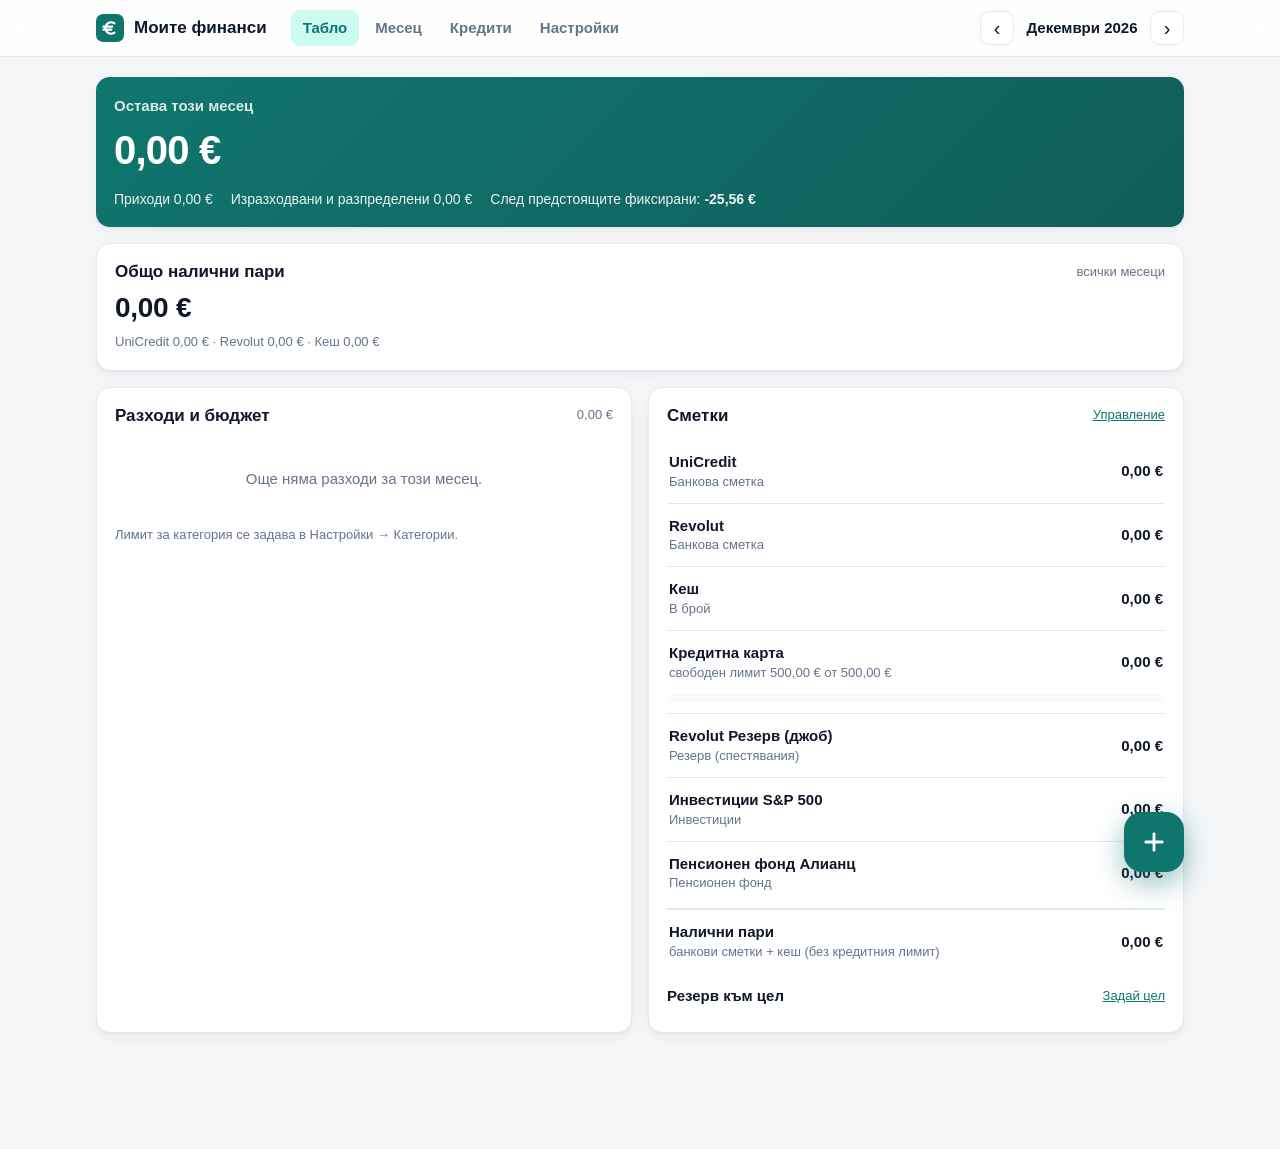
==== index.html @ 37b9ac2b "Версия 20261010090149" ====
<!doctype html>
<html lang="bg">
<head>
  <meta charset="utf-8">
  <meta name="viewport" content="width=device-width, initial-scale=1, viewport-fit=cover">
  <title>Моите финанси</title>
  <meta name="theme-color" content="#0f766e">
  <link rel="icon" href="icon.svg" type="image/svg+xml">
  <link rel="apple-touch-icon" href="apple-touch-icon.png">
  <link rel="manifest" href="manifest.webmanifest">
  <meta name="apple-mobile-web-app-capable" content="yes">
  <meta name="mobile-web-app-capable" content="yes">
  <meta name="apple-mobile-web-app-title" content="Финанси">
  <meta name="apple-mobile-web-app-status-bar-style" content="default">
  <link rel="stylesheet" href="app.css">
</head>
<body>
  <header class="topbar">
    <div class="topbar-inner">
      <a class="brand" href="#/"><img src="icon.svg" alt="" width="28" height="28"><span>Моите финанси</span></a>
      <nav class="tabs" aria-label="Основна навигация">
        <a href="#/" data-route="dashboard">Табло</a>
        <a href="#/month" data-route="month">Месец</a>
        <a href="#/loans" data-route="loans">Кредити</a>
        <a href="#/settings" data-route="settings">Настройки</a>
      </nav>
      <div class="month-picker" id="monthPicker">
        <button type="button" class="icon-btn" data-action="month-prev" aria-label="Предишен месец">‹</button>
        <button type="button" class="month-label" data-action="month-today" id="monthLabel" title="Към текущия месец"></button>
        <button type="button" class="icon-btn" data-action="month-next" aria-label="Следващ месец">›</button>
      </div>
    </div>
  </header>

  <main id="view" class="container" aria-live="polite"></main>

  <button type="button" class="fab" data-action="new-expense" aria-label="Нов разход" title="Нов разход (клавиш N)">
    <svg viewBox="0 0 24 24" width="28" height="28" aria-hidden="true"><path d="M12 5v14M5 12h14" stroke="currentColor" stroke-width="2.4" stroke-linecap="round"/></svg>
  </button>

  <nav class="bottom-nav" aria-label="Навигация">
    <a href="#/" data-route="dashboard">
      <svg viewBox="0 0 24 24" aria-hidden="true"><path d="M4 13h6V4H4zM14 20h6v-9h-6zM4 20h6v-4H4zM14 4v4h6V4z"/></svg><span>Табло</span>
    </a>
    <a href="#/month" data-route="month">
      <svg viewBox="0 0 24 24" aria-hidden="true"><path d="M4 6h16v14H4zM4 10h16M9 3v4M15 3v4"/></svg><span>Месец</span>
    </a>
    <span class="bottom-gap" aria-hidden="true"></span>
    <a href="#/loans" data-route="loans">
      <svg viewBox="0 0 24 24" aria-hidden="true"><path d="M3 10l9-6 9 6M5 10v8M9.5 10v8M14.5 10v8M19 10v8M3 20h18"/></svg><span>Кредити</span>
    </a>
    <a href="#/settings" data-route="settings">
      <svg viewBox="0 0 24 24" aria-hidden="true"><circle cx="12" cy="12" r="3"/><path d="M12 2v3M12 19v3M4.2 4.2l2.1 2.1M17.7 17.7l2.1 2.1M2 12h3M19 12h3M4.2 19.8l2.1-2.1M17.7 6.3l2.1-2.1"/></svg><span>Настройки</span>
    </a>
  </nav>

  <dialog id="sheet" class="sheet"></dialog>
  <dialog id="confirm" class="sheet sheet-small"></dialog>
  <div id="toast" class="toast" role="status"></div>

  <script src="lib/sql-wasm.js"></script>
  <script src="core.js"></script>
  <script src="app.js"></script>
</body>
</html>
---- app.css ----
:root {
  --bg: #f4f6f8;
  --surface: #ffffff;
  --surface-2: #f8fafc;
  --border: #e2e8f0;
  --text: #0f172a;
  --muted: #64748b;
  --primary: #0f766e;
  --primary-soft: #ccfbf1;
  --on-primary: #ffffff;
  --pos: #15803d;
  --neg: #b91c1c;
  --warn: #b45309;
  --warn-soft: #fef3c7;
  --danger-soft: #fee2e2;
  --pos-soft: #dcfce7;
  --shadow: 0 1px 2px rgb(15 23 42 / .05), 0 4px 16px rgb(15 23 42 / .05);
  --radius: 14px;
  --font: -apple-system, BlinkMacSystemFont, "Segoe UI", Roboto, "Helvetica Neue", Arial, sans-serif;
  color-scheme: light;
}
@media (prefers-color-scheme: dark) {
  :root {
    --bg: #0b1120;
    --surface: #111827;
    --surface-2: #0f172a;
    --border: #1f2a3c;
    --text: #e5e7eb;
    --muted: #94a3b8;
    --primary: #2dd4bf;
    --primary-soft: #134e4a;
    --on-primary: #042f2e;
    --pos: #4ade80;
    --neg: #f87171;
    --warn: #fbbf24;
    --warn-soft: #422006;
    --danger-soft: #450a0a;
    --pos-soft: #052e16;
    --shadow: 0 1px 2px rgb(0 0 0 / .4);
    color-scheme: dark;
  }
}

* { box-sizing: border-box; }
html { -webkit-text-size-adjust: 100%; }
body {
  margin: 0;
  background: var(--bg);
  color: var(--text);
  font: 15px/1.45 var(--font);
  font-variant-numeric: tabular-nums;
  padding-bottom: 96px;
}
a { color: var(--primary); }
button, input, select, textarea { font: inherit; color: inherit; }
h1, h2, h3 { margin: 0; line-height: 1.2; }
h2 { font-size: 17px; font-weight: 650; }
h3 { font-size: 15px; font-weight: 650; }
.muted { color: var(--muted); }
.small { font-size: 13px; }
.pos { color: var(--pos); }
.neg { color: var(--neg); }
.warn { color: var(--warn); }
.right { text-align: right; }
.nowrap { white-space: nowrap; }
.hidden { display: none !important; }

/* ---------- горна лента ---------- */
.topbar {
  position: sticky; top: 0; z-index: 20;
  background: color-mix(in srgb, var(--surface) 88%, transparent);
  backdrop-filter: saturate(1.4) blur(12px);
  border-bottom: 1px solid var(--border);
  padding-top: env(safe-area-inset-top);
}
.topbar-inner {
  max-width: 1120px; margin: 0 auto; padding: 10px 16px;
  display: flex; align-items: center; gap: 16px;
}
.brand { display: flex; align-items: center; gap: 10px; font-weight: 700; font-size: 17px; color: var(--text); text-decoration: none; }
.tabs { display: flex; gap: 4px; margin-left: 8px; }
.tabs a {
  padding: 7px 12px; border-radius: 9px; text-decoration: none; color: var(--muted); font-weight: 550;
}
.tabs a:hover { background: var(--surface-2); color: var(--text); }
.tabs a.active { background: var(--primary-soft); color: var(--primary); }
.month-picker { margin-left: auto; display: flex; align-items: center; gap: 2px; }
.month-label {
  min-width: 132px; border: 0; background: none; font-weight: 650; padding: 6px 8px; border-radius: 8px; cursor: pointer;
  text-transform: capitalize;
}
.month-label:hover { background: var(--surface-2); }
.icon-btn {
  width: 34px; height: 34px; border-radius: 9px; border: 1px solid var(--border); background: var(--surface);
  cursor: pointer; font-size: 20px; line-height: 1; display: grid; place-items: center;
}
.icon-btn:hover { background: var(--surface-2); }

/* ---------- съдържание ---------- */
.container { max-width: 1120px; margin: 0 auto; padding: 20px 16px; }
.page-head { display: flex; align-items: center; justify-content: space-between; gap: 12px; margin-bottom: 16px; flex-wrap: wrap; }
.page-head h1 { font-size: 22px; font-weight: 700; }
.grid { display: grid; gap: 16px; }
.grid-2 { grid-template-columns: repeat(2, minmax(0, 1fr)); }
.grid-3 { grid-template-columns: repeat(3, minmax(0, 1fr)); }
.grid-4 { grid-template-columns: repeat(4, minmax(0, 1fr)); }
.span-2 { grid-column: span 2; }
.stack { display: flex; flex-direction: column; gap: 16px; min-width: 0; }

.card {
  background: var(--surface); border: 1px solid var(--border); border-radius: var(--radius);
  box-shadow: var(--shadow); padding: 18px; min-width: 0;
}
.card-head { display: flex; align-items: center; justify-content: space-between; gap: 8px; margin-bottom: 14px; }
.card-head .actions { display: flex; gap: 8px; flex-wrap: wrap; }

.hero {
  background: linear-gradient(135deg, #0f766e, #115e59);
  color: #fff; border: 0;
}
.hero .label { opacity: .85; font-weight: 550; }
.hero .big { font-size: 40px; font-weight: 750; letter-spacing: -.02em; margin: 4px 0 10px; }
.hero .sub { display: flex; flex-wrap: wrap; gap: 6px 18px; opacity: .92; font-size: 14px; }
.hero .bar { background: rgb(255 255 255 / .22); }
.hero .bar > span { background: #fff; }
.hero.negative { background: linear-gradient(135deg, #b91c1c, #7f1d1d); }

.kpi .label { color: var(--muted); font-size: 13px; font-weight: 550; }
.kpi .value { font-size: 22px; font-weight: 700; margin-top: 2px; letter-spacing: -.01em; }
.kpi .hint { color: var(--muted); font-size: 13px; margin-top: 4px; }

.bar { height: 8px; background: var(--surface-2); border-radius: 99px; overflow: hidden; border: 0; }
.bar > span { display: block; height: 100%; border-radius: 99px; background: var(--primary); transition: width .3s; }
.bar.warn > span { background: var(--warn); }
.bar.over > span { background: var(--neg); }

/* редове */
.rows { display: flex; flex-direction: column; }
.row {
  display: flex; align-items: center; gap: 12px; padding: 11px 2px; border-top: 1px solid var(--border);
}
.row:first-child { border-top: 0; }
.row.clickable { cursor: pointer; border-radius: 8px; padding-left: 8px; padding-right: 8px; margin: 0 -8px; }
.row.clickable:hover { background: var(--surface-2); }
.row .main { flex: 1; min-width: 0; }
.row .title { min-width: 0; font-weight: 560; overflow: hidden; text-overflow: ellipsis; white-space: nowrap; }
.row .meta { color: var(--muted); font-size: 13px; overflow: hidden; text-overflow: ellipsis; white-space: nowrap; }
.row .amount { font-weight: 650; white-space: nowrap; }
.dot { width: 10px; height: 10px; border-radius: 50%; flex: none; }
.avatar {
  width: 36px; height: 36px; border-radius: 10px; flex: none; display: grid; place-items: center;
  font-weight: 700; font-size: 14px; color: #fff;
}
.day-head { font-size: 13px; color: var(--muted); font-weight: 600; padding: 14px 0 4px; display: flex; justify-content: space-between; }
.day-head:first-child { padding-top: 0; }

.cat-row { display: grid; grid-template-columns: 1fr auto; gap: 4px 12px; padding: 9px 0; border-top: 1px solid var(--border); }
.cat-row:first-child { border-top: 0; }
.cat-row .name { display: flex; align-items: center; gap: 8px; font-weight: 560; min-width: 0; }
.cat-row .bar { grid-column: 1 / -1; }

table.table { width: 100%; border-collapse: collapse; font-size: 14px; }
.table th { text-align: right; color: var(--muted); font-weight: 600; font-size: 12px; text-transform: uppercase; letter-spacing: .03em; padding: 6px 8px; border-bottom: 1px solid var(--border); }
.table th:first-child, .table td:first-child { text-align: left; }
.table td { text-align: right; padding: 9px 8px; border-bottom: 1px solid var(--border); white-space: nowrap; }
.table tr:last-child td { border-bottom: 0; }
.table tr.current td { background: var(--surface-2); font-weight: 650; }
.table-wrap { overflow-x: auto; margin: 0 -6px; }
.hist-bar { display: inline-block; height: 6px; border-radius: 3px; vertical-align: middle; background: var(--neg); opacity: .65; }

.badge {
  display: inline-flex; align-items: center; gap: 4px; padding: 2px 8px; border-radius: 99px; font-size: 12px; font-weight: 600;
  background: var(--surface-2); color: var(--muted); white-space: nowrap;
}
.badge.ok { background: var(--pos-soft); color: var(--pos); }
.badge.warn { background: var(--warn-soft); color: var(--warn); }
.badge.danger { background: var(--danger-soft); color: var(--neg); }

.empty { text-align: center; color: var(--muted); padding: 28px 12px; }
.notice {
  border-radius: 12px; padding: 12px 14px; background: var(--warn-soft); color: var(--warn); font-size: 14px; font-weight: 550;
  display: flex; gap: 10px; align-items: flex-start;
}
.notice-soft { border-radius: 10px; padding: 10px 12px; background: var(--surface-2); border: 1px solid var(--border); margin-bottom: 14px; line-height: 1.5; }
.mobile-only { display: none !important; }

/* ---------- бутони и форми ---------- */
.btn {
  display: inline-flex; align-items: center; justify-content: center; gap: 6px;
  padding: 9px 14px; border-radius: 10px; border: 1px solid var(--border); background: var(--surface);
  font-weight: 600; cursor: pointer; text-decoration: none; color: var(--text); white-space: nowrap;
}
.btn:hover { background: var(--surface-2); }
.btn.primary { background: var(--primary); border-color: var(--primary); color: var(--on-primary); }
.btn.primary:hover { filter: brightness(1.07); }
.btn.danger { color: var(--neg); }
.btn.danger.solid { background: var(--neg); border-color: var(--neg); color: #fff; }
.btn.small { padding: 6px 10px; font-size: 13px; border-radius: 8px; }
.btn.ghost { border-color: transparent; background: transparent; }
.btn:disabled { opacity: .5; cursor: default; }

.field { display: flex; flex-direction: column; gap: 6px; margin-bottom: 14px; }
.field > span { font-size: 13px; font-weight: 600; color: var(--muted); }
.input, select.input, textarea.input {
  width: 100%; padding: 10px 12px; border-radius: 10px; border: 1px solid var(--border); background: var(--surface);
  outline: none; min-height: 42px;
}
.input:focus { border-color: var(--primary); box-shadow: 0 0 0 3px color-mix(in srgb, var(--primary) 22%, transparent); }
.input.amount { font-size: 30px; font-weight: 700; padding: 10px 14px; text-align: right; letter-spacing: -.01em; }
.amount-wrap { position: relative; }
.amount-wrap::after { content: "€"; position: absolute; left: 14px; top: 50%; transform: translateY(-50%); font-size: 22px; font-weight: 650; color: var(--muted); }
.field-row { display: grid; grid-template-columns: 1fr 1fr; gap: 12px; }
.check { display: flex; align-items: center; gap: 8px; font-weight: 550; margin-bottom: 14px; }
.check input { width: 18px; height: 18px; accent-color: var(--primary); }

.filters { display: flex; gap: 8px; flex-wrap: wrap; margin-bottom: 14px; }
.filters .input { width: auto; min-width: 140px; flex: 1; }
.filters .input.search { flex: 2; min-width: 180px; }

.seg { display: grid; grid-auto-flow: column; grid-auto-columns: 1fr; background: var(--surface-2); border: 1px solid var(--border); border-radius: 11px; padding: 3px; margin-bottom: 16px; }
.seg label { text-align: center; padding: 7px 6px; border-radius: 8px; cursor: pointer; font-weight: 600; color: var(--muted); }
.seg input { position: absolute; opacity: 0; pointer-events: none; }
.seg label:has(input:checked) { background: var(--surface); color: var(--text); box-shadow: var(--shadow); }

.chips { display: flex; flex-wrap: wrap; gap: 8px; }
.chip {
  display: inline-flex; align-items: center; gap: 7px; padding: 8px 12px; border-radius: 99px; border: 1px solid var(--border);
  background: var(--surface); cursor: pointer; font-weight: 560; user-select: none;
}
.chip input { position: absolute; opacity: 0; pointer-events: none; }
.chip:has(input:checked) { border-color: var(--primary); background: var(--primary-soft); color: var(--primary); }
.chip:has(input:focus-visible) { outline: 2px solid var(--primary); outline-offset: 2px; }
.chip .sub { font-size: 12px; color: var(--muted); font-weight: 500; }

/* ---------- диалози ---------- */
dialog.sheet {
  border: 0; padding: 0; background: var(--surface); color: var(--text); border-radius: 18px;
  width: min(520px, calc(100vw - 32px)); max-height: calc(100dvh - 48px);
  box-shadow: 0 24px 64px rgb(0 0 0 / .25);
}
dialog.sheet-small { width: min(420px, calc(100vw - 32px)); }
dialog::backdrop { background: rgb(15 23 42 / .45); backdrop-filter: blur(2px); }
.sheet-head { display: flex; align-items: center; justify-content: space-between; padding: 16px 18px 6px; }
.sheet-head h2 { font-size: 18px; }
.sheet-body { padding: 10px 18px 6px; overflow-y: auto; max-height: calc(100dvh - 190px); }
.sheet-foot { display: flex; gap: 8px; padding: 12px 18px 18px; justify-content: flex-end; flex-wrap: wrap; }
.sheet-foot .spacer { flex: 1; }

.toast {
  position: fixed; left: 50%; bottom: 100px; transform: translateX(-50%) translateY(20px); opacity: 0; pointer-events: none;
  background: #0f172a; color: #fff; padding: 11px 18px; border-radius: 12px; font-weight: 560; z-index: 100;
  transition: opacity .2s, transform .2s; max-width: calc(100vw - 32px); box-shadow: 0 8px 24px rgb(0 0 0 / .25);
}
.toast.show { opacity: 1; transform: translateX(-50%) translateY(0); }
.toast.error { background: #b91c1c; }

/* ---------- FAB и долна навигация ---------- */
.fab {
  position: fixed; right: max(24px, calc((100vw - 1120px) / 2 + 16px)); bottom: 28px; z-index: 30;
  width: 60px; height: 60px; border-radius: 18px; border: 0; cursor: pointer;
  background: var(--primary); color: var(--on-primary); display: grid; place-items: center;
  box-shadow: 0 10px 28px color-mix(in srgb, var(--primary) 45%, transparent);
}
.fab:hover { filter: brightness(1.07); }
.bottom-nav { display: none; }

/* ---------- мобилни ---------- */
@media (max-width: 900px) {
  .grid-4 { grid-template-columns: repeat(2, minmax(0, 1fr)); }
  .grid-3 { grid-template-columns: minmax(0, 1fr); }
}
@media (max-width: 720px) {
  body { padding-bottom: calc(96px + env(safe-area-inset-bottom)); }
  .tabs { display: none; }
  .mobile-only { display: grid !important; }
  .settings-btn { margin-left: auto; }
  .settings-btn + .month-picker { margin-left: 8px; }
  .brand span { display: none; }
  .topbar-inner { padding: 8px 12px; }
  .month-picker { margin-left: auto; }
  .container { padding: 14px 12px; }
  .grid-2 { grid-template-columns: minmax(0, 1fr); }
  .span-2 { grid-column: auto; }
  .card { padding: 15px; }
  .hero .big { font-size: 34px; }
  .kpi .value { font-size: 19px; }

  .bottom-nav {
    display: grid; grid-template-columns: 1fr 1fr 72px 1fr 1fr; position: fixed; left: 0; right: 0; bottom: 0; z-index: 25;
    background: color-mix(in srgb, var(--surface) 94%, transparent); backdrop-filter: blur(12px);
    border-top: 1px solid var(--border); padding: 6px 4px calc(6px + env(safe-area-inset-bottom));
  }
  .bottom-nav a {
    display: flex; flex-direction: column; align-items: center; gap: 2px; text-decoration: none; color: var(--muted);
    font-size: 11px; font-weight: 600; padding: 4px 0;
  }
  .bottom-nav svg { width: 24px; height: 24px; fill: none; stroke: currentColor; stroke-width: 1.8; stroke-linecap: round; stroke-linejoin: round; }
  .bottom-nav a.active { color: var(--primary); }
  .fab { right: 50%; transform: translateX(50%); bottom: calc(18px + env(safe-area-inset-bottom)); width: 58px; height: 58px; border-radius: 50%; }
  .toast { bottom: calc(96px + env(safe-area-inset-bottom)); }

  dialog.sheet {
    width: 100vw; max-width: 100vw; margin: auto 0 0; border-radius: 20px 20px 0 0;
    max-height: 94dvh; padding-bottom: env(safe-area-inset-bottom);
  }
  .sheet-body { max-height: calc(94dvh - 150px); }
  .filters .input { min-width: calc(50% - 4px); }
}
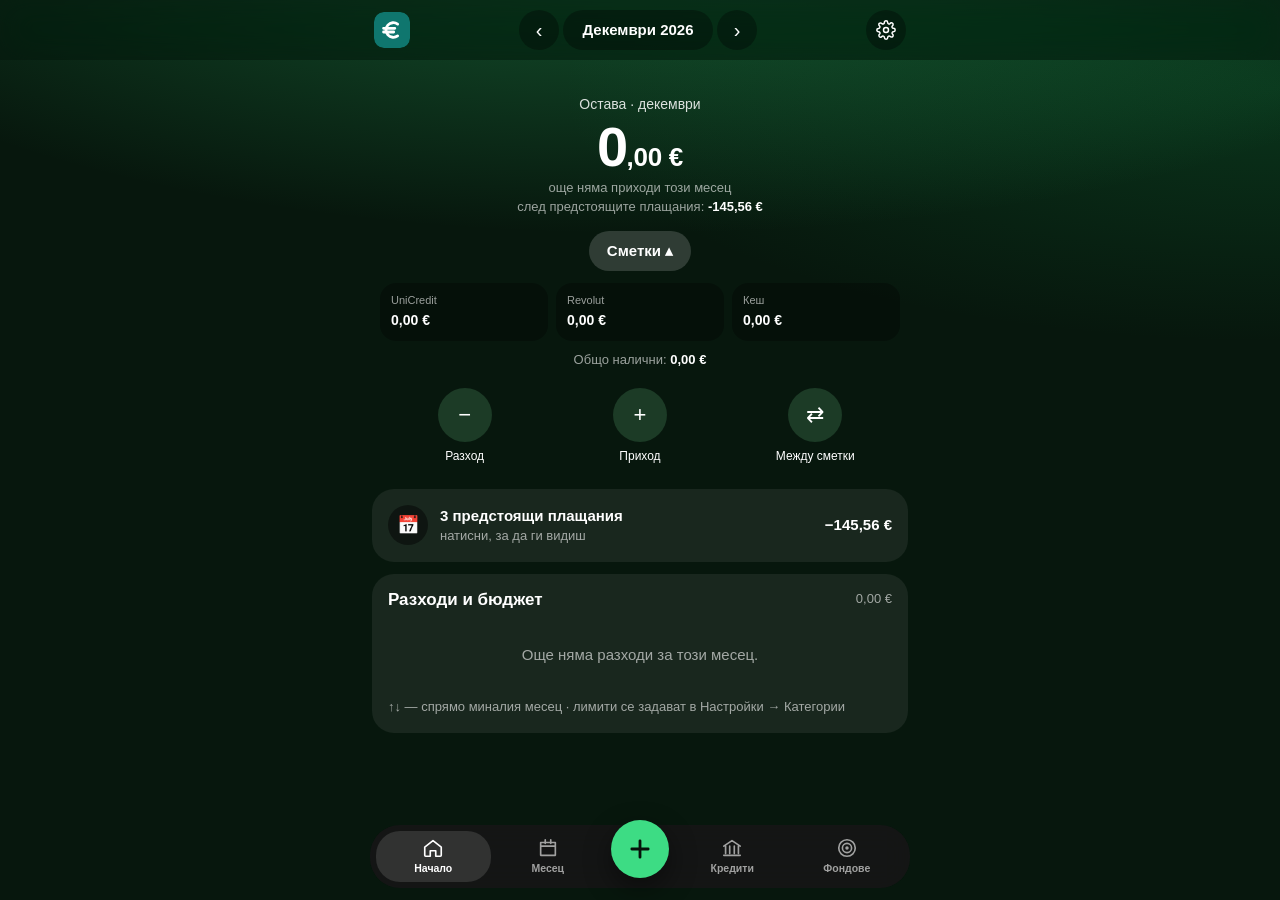
==== commit 8fe8b1e6: "Версия 20261011140733" ====
--- a/index.html
+++ b/index.html
@@ -4,31 +4,32 @@
   <meta charset="utf-8">
   <meta name="viewport" content="width=device-width, initial-scale=1, viewport-fit=cover">
   <title>Моите финанси</title>
-  <meta name="theme-color" content="#0f766e">
+  <meta name="theme-color" content="#07170d">
   <link rel="icon" href="icon.svg" type="image/svg+xml">
   <link rel="apple-touch-icon" href="apple-touch-icon.png">
   <link rel="manifest" href="manifest.webmanifest">
   <meta name="apple-mobile-web-app-capable" content="yes">
   <meta name="mobile-web-app-capable" content="yes">
   <meta name="apple-mobile-web-app-title" content="Финанси">
-  <meta name="apple-mobile-web-app-status-bar-style" content="default">
+  <meta name="apple-mobile-web-app-status-bar-style" content="black-translucent">
+  <script>
+    // Цветът на фона (избран в Настройки) — прилага се преди да се покаже страницата, без премигване.
+    try { const bg = localStorage.getItem('bg'); if (bg) document.documentElement.dataset.bg = JSON.parse(bg); } catch (e) { /* по избор */ }
+  </script>
   <link rel="stylesheet" href="app.css">
 </head>
 <body>
   <header class="topbar">
     <div class="topbar-inner">
-      <a class="brand" href="#/"><img src="icon.svg" alt="" width="28" height="28"><span>Моите финанси</span></a>
-      <nav class="tabs" aria-label="Основна навигация">
-        <a href="#/" data-route="dashboard">Табло</a>
-        <a href="#/month" data-route="month">Месец</a>
-        <a href="#/loans" data-route="loans">Кредити</a>
-        <a href="#/settings" data-route="settings">Настройки</a>
-      </nav>
+      <a class="brand" href="#/" aria-label="Начало"><img src="icon.svg" alt="" width="36" height="36"></a>
       <div class="month-picker" id="monthPicker">
         <button type="button" class="icon-btn" data-action="month-prev" aria-label="Предишен месец">‹</button>
         <button type="button" class="month-label" data-action="month-today" id="monthLabel" title="Към текущия месец"></button>
         <button type="button" class="icon-btn" data-action="month-next" aria-label="Следващ месец">›</button>
       </div>
+      <a class="icon-btn" href="#/settings" data-route="settings" aria-label="Настройки">
+        <svg viewBox="0 0 24 24" fill="none" stroke="currentColor" stroke-width="1.8" stroke-linecap="round" stroke-linejoin="round" aria-hidden="true"><circle cx="12" cy="12" r="3"/><path d="M19.4 15a1.7 1.7 0 0 0 .3 1.8l.1.1a2 2 0 1 1-2.8 2.8l-.1-.1a1.7 1.7 0 0 0-1.8-.3 1.7 1.7 0 0 0-1 1.5V21a2 2 0 1 1-4 0v-.1a1.7 1.7 0 0 0-1.1-1.5 1.7 1.7 0 0 0-1.8.3l-.1.1a2 2 0 1 1-2.8-2.8l.1-.1a1.7 1.7 0 0 0 .3-1.8 1.7 1.7 0 0 0-1.5-1H3a2 2 0 1 1 0-4h.1a1.7 1.7 0 0 0 1.5-1.1 1.7 1.7 0 0 0-.3-1.8l-.1-.1a2 2 0 1 1 2.8-2.8l.1.1a1.7 1.7 0 0 0 1.8.3H9a1.7 1.7 0 0 0 1-1.5V3a2 2 0 1 1 4 0v.1a1.7 1.7 0 0 0 1 1.5 1.7 1.7 0 0 0 1.8-.3l.1-.1a2 2 0 1 1 2.8 2.8l-.1.1a1.7 1.7 0 0 0-.3 1.8V9a1.7 1.7 0 0 0 1.5 1H21a2 2 0 1 1 0 4h-.1a1.7 1.7 0 0 0-1.5 1z"/></svg>
+      </a>
     </div>
   </header>
 
@@ -40,7 +41,7 @@
 
   <nav class="bottom-nav" aria-label="Навигация">
     <a href="#/" data-route="dashboard">
-      <svg viewBox="0 0 24 24" aria-hidden="true"><path d="M4 13h6V4H4zM14 20h6v-9h-6zM4 20h6v-4H4zM14 4v4h6V4z"/></svg><span>Табло</span>
+      <svg viewBox="0 0 24 24" aria-hidden="true"><path d="M3 11l9-7 9 7v9a1 1 0 0 1-1 1h-5v-6h-6v6H4a1 1 0 0 1-1-1z"/></svg><span>Начало</span>
     </a>
     <a href="#/month" data-route="month">
       <svg viewBox="0 0 24 24" aria-hidden="true"><path d="M4 6h16v14H4zM4 10h16M9 3v4M15 3v4"/></svg><span>Месец</span>
@@ -49,8 +50,8 @@
     <a href="#/loans" data-route="loans">
       <svg viewBox="0 0 24 24" aria-hidden="true"><path d="M3 10l9-6 9 6M5 10v8M9.5 10v8M14.5 10v8M19 10v8M3 20h18"/></svg><span>Кредити</span>
     </a>
-    <a href="#/settings" data-route="settings">
-      <svg viewBox="0 0 24 24" aria-hidden="true"><circle cx="12" cy="12" r="3"/><path d="M12 2v3M12 19v3M4.2 4.2l2.1 2.1M17.7 17.7l2.1 2.1M2 12h3M19 12h3M4.2 19.8l2.1-2.1M17.7 6.3l2.1-2.1"/></svg><span>Настройки</span>
+    <a href="#/funds" data-route="funds">
+      <svg viewBox="0 0 24 24" aria-hidden="true"><path d="M12 21a9 9 0 1 0 0-18 9 9 0 0 0 0 18z"/><path d="M12 17a5 5 0 1 0 0-10 5 5 0 0 0 0 10z"/><circle cx="12" cy="12" r="1"/></svg><span>Фондове</span>
     </a>
   </nav>
 
--- a/app.css
+++ b/app.css
@@ -1,55 +1,45 @@
+/* Моите финанси — тъмна тема в стил Revolut. Цветът на фона се сменя от Настройки (data-bg на <html>). */
 :root {
-  --bg: #f4f6f8;
-  --surface: #ffffff;
-  --surface-2: #f8fafc;
-  --border: #e2e8f0;
-  --text: #0f172a;
-  --muted: #64748b;
-  --primary: #0f766e;
-  --primary-soft: #ccfbf1;
-  --on-primary: #ffffff;
-  --pos: #15803d;
-  --neg: #b91c1c;
-  --warn: #b45309;
-  --warn-soft: #fef3c7;
-  --danger-soft: #fee2e2;
-  --pos-soft: #dcfce7;
-  --shadow: 0 1px 2px rgb(15 23 42 / .05), 0 4px 16px rgb(15 23 42 / .05);
-  --radius: 14px;
-  --font: -apple-system, BlinkMacSystemFont, "Segoe UI", Roboto, "Helvetica Neue", Arial, sans-serif;
-  color-scheme: light;
-}
-@media (prefers-color-scheme: dark) {
-  :root {
-    --bg: #0b1120;
-    --surface: #111827;
-    --surface-2: #0f172a;
-    --border: #1f2a3c;
-    --text: #e5e7eb;
-    --muted: #94a3b8;
-    --primary: #2dd4bf;
-    --primary-soft: #134e4a;
-    --on-primary: #042f2e;
-    --pos: #4ade80;
-    --neg: #f87171;
-    --warn: #fbbf24;
-    --warn-soft: #422006;
-    --danger-soft: #450a0a;
-    --pos-soft: #052e16;
-    --shadow: 0 1px 2px rgb(0 0 0 / .4);
-    color-scheme: dark;
-  }
-}
-
-* { box-sizing: border-box; }
-html { -webkit-text-size-adjust: 100%; }
+  --bg: #07170d;
+  --glow: rgb(46 204 113 / .38);
+  --glow-2: rgb(16 120 60 / .30);
+  --primary: #3ddc84;
+  --on-primary: #06110a;
+  --round: rgb(120 220 150 / .18);
+
+  --surface: rgb(255 255 255 / .07);
+  --surface-2: rgb(255 255 255 / .12);
+  --surface-solid: #161816;
+  --border: rgb(255 255 255 / .09);
+  --text: #ffffff;
+  --muted: rgb(255 255 255 / .60);
+  --pos: #3ddc84;
+  --neg: #ff6b6b;
+  --warn: #f5b041;
+  --warn-soft: rgb(245 176 65 / .16);
+  --danger-soft: rgb(255 107 107 / .16);
+  --pos-soft: rgb(61 220 132 / .16);
+  --radius: 22px;
+  --font: -apple-system, BlinkMacSystemFont, "SF Pro Text", "Segoe UI", Roboto, "Helvetica Neue", Arial, sans-serif;
+  color-scheme: dark;
+}
+html[data-bg="blue"]   { --bg: #06101f; --glow: rgb(77 155 255 / .40); --glow-2: rgb(30 80 200 / .30); --primary: #5aa5ff; --on-primary: #04101f; --round: rgb(120 170 255 / .20); }
+html[data-bg="purple"] { --bg: #0e0820; --glow: rgb(167 139 250 / .40); --glow-2: rgb(110 60 220 / .30); --primary: #b19cff; --on-primary: #120a24; --round: rgb(170 140 255 / .20); }
+html[data-bg="black"]  { --bg: #000000; --glow: rgb(255 255 255 / .10); --glow-2: rgb(255 255 255 / .04); --primary: #ffffff; --on-primary: #000000; --round: rgb(255 255 255 / .14); }
+
+* { box-sizing: border-box; -webkit-tap-highlight-color: transparent; }
+html { -webkit-text-size-adjust: 100%; background: var(--bg); }
 body {
-  margin: 0;
-  background: var(--bg);
+  margin: 0; min-height: 100dvh;
+  background:
+    radial-gradient(120% 60% at 50% -10%, var(--glow), transparent 60%),
+    radial-gradient(80% 40% at 100% 10%, var(--glow-2), transparent 70%),
+    var(--bg);
+  background-attachment: fixed;
   color: var(--text);
   font: 15px/1.45 var(--font);
   font-variant-numeric: tabular-nums;
-  padding-bottom: 96px;
+  padding-bottom: calc(110px + env(safe-area-inset-bottom));
 }
 a { color: var(--primary); }
 button, input, select, textarea { font: inherit; color: inherit; }
@@ -66,244 +56,187 @@
 .hidden { display: none !important; }
 
 /* ---------- горна лента ---------- */
-.topbar {
-  position: sticky; top: 0; z-index: 20;
-  background: color-mix(in srgb, var(--surface) 88%, transparent);
-  backdrop-filter: saturate(1.4) blur(12px);
-  border-bottom: 1px solid var(--border);
-  padding-top: env(safe-area-inset-top);
-}
-.topbar-inner {
-  max-width: 1120px; margin: 0 auto; padding: 10px 16px;
-  display: flex; align-items: center; gap: 16px;
-}
-.brand { display: flex; align-items: center; gap: 10px; font-weight: 700; font-size: 17px; color: var(--text); text-decoration: none; }
-.tabs { display: flex; gap: 4px; margin-left: 8px; }
-.tabs a {
-  padding: 7px 12px; border-radius: 9px; text-decoration: none; color: var(--muted); font-weight: 550;
-}
-.tabs a:hover { background: var(--surface-2); color: var(--text); }
-.tabs a.active { background: var(--primary-soft); color: var(--primary); }
-.month-picker { margin-left: auto; display: flex; align-items: center; gap: 2px; }
-.month-label {
-  min-width: 132px; border: 0; background: none; font-weight: 650; padding: 6px 8px; border-radius: 8px; cursor: pointer;
-  text-transform: capitalize;
-}
-.month-label:hover { background: var(--surface-2); }
-.icon-btn {
-  width: 34px; height: 34px; border-radius: 9px; border: 1px solid var(--border); background: var(--surface);
-  cursor: pointer; font-size: 20px; line-height: 1; display: grid; place-items: center;
-}
-.icon-btn:hover { background: var(--surface-2); }
+.topbar { position: sticky; top: 0; z-index: 20; padding-top: env(safe-area-inset-top); background: color-mix(in srgb, var(--bg) 55%, transparent); backdrop-filter: blur(16px) saturate(1.3); }
+.topbar-inner { max-width: 560px; margin: 0 auto; padding: 10px 14px; display: flex; align-items: center; gap: 8px; }
+.brand img { display: block; border-radius: 10px; }
+.month-picker { flex: 1; display: flex; align-items: center; justify-content: center; gap: 4px; }
+.month-label { border: 0; background: rgb(0 0 0 / .32); color: var(--text); font-weight: 600; padding: 9px 16px; border-radius: 99px; cursor: pointer; text-transform: capitalize; min-width: 150px; }
+.icon-btn { width: 40px; height: 40px; border-radius: 50%; border: 0; background: rgb(0 0 0 / .32); color: var(--text); cursor: pointer; font-size: 20px; line-height: 1; display: grid; place-items: center; flex: none; text-decoration: none; }
+.icon-btn svg { width: 20px; height: 20px; }
+.tabs { display: none; }
 
 /* ---------- съдържание ---------- */
-.container { max-width: 1120px; margin: 0 auto; padding: 20px 16px; }
-.page-head { display: flex; align-items: center; justify-content: space-between; gap: 12px; margin-bottom: 16px; flex-wrap: wrap; }
-.page-head h1 { font-size: 22px; font-weight: 700; }
-.grid { display: grid; gap: 16px; }
-.grid-2 { grid-template-columns: repeat(2, minmax(0, 1fr)); }
-.grid-3 { grid-template-columns: repeat(3, minmax(0, 1fr)); }
-.grid-4 { grid-template-columns: repeat(4, minmax(0, 1fr)); }
-.span-2 { grid-column: span 2; }
-.stack { display: flex; flex-direction: column; gap: 16px; min-width: 0; }
-
-.card {
-  background: var(--surface); border: 1px solid var(--border); border-radius: var(--radius);
-  box-shadow: var(--shadow); padding: 18px; min-width: 0;
-}
-.card-head { display: flex; align-items: center; justify-content: space-between; gap: 8px; margin-bottom: 14px; }
-.card-head .actions { display: flex; gap: 8px; flex-wrap: wrap; }
-
-.hero {
-  background: linear-gradient(135deg, #0f766e, #115e59);
-  color: #fff; border: 0;
-}
-.hero .label { opacity: .85; font-weight: 550; }
-.hero .big { font-size: 40px; font-weight: 750; letter-spacing: -.02em; margin: 4px 0 10px; }
-.hero .sub { display: flex; flex-wrap: wrap; gap: 6px 18px; opacity: .92; font-size: 14px; }
-.hero .bar { background: rgb(255 255 255 / .22); }
-.hero .bar > span { background: #fff; }
-.hero.negative { background: linear-gradient(135deg, #b91c1c, #7f1d1d); }
+.container { max-width: 560px; margin: 0 auto; padding: 8px 12px 20px; }
+.page-head { display: flex; align-items: center; justify-content: space-between; gap: 12px; margin: 10px 4px 14px; flex-wrap: wrap; }
+.page-head h1 { font-size: 28px; font-weight: 700; letter-spacing: -.02em; }
+.grid { display: grid; gap: 12px; }
+.grid-2, .grid-3, .grid-4 { grid-template-columns: minmax(0, 1fr); }
+.stack { display: flex; flex-direction: column; gap: 12px; min-width: 0; }
+.fade-in { animation: fadeIn .28s ease both; }
+@keyframes fadeIn { from { opacity: 0; transform: translateY(8px); } to { opacity: 1; transform: none; } }
+
+.card { background: var(--surface); border-radius: var(--radius); padding: 16px; min-width: 0; }
+.card-head { display: flex; align-items: center; justify-content: space-between; gap: 8px; margin-bottom: 10px; }
+
+/* начало: голямото число */
+.home-top { text-align: center; padding: 26px 8px 6px; }
+.home-top .label { color: rgb(255 255 255 / .85); font-size: 14px; }
+.big-num { font-size: 56px; font-weight: 700; letter-spacing: -.03em; line-height: 1.05; margin: 4px 0 2px; }
+.big-num .cents { font-size: 26px; letter-spacing: -.01em; }
+.big-num.neg { color: var(--neg); }
+.home-top .sub { color: var(--muted); font-size: 13px; }
+.home-top .bar { width: 64%; margin: 10px auto 6px; }
+.pill-btn { display: inline-flex; align-items: center; gap: 6px; background: rgb(255 255 255 / .16); border: 0; color: var(--text); padding: 9px 18px; border-radius: 99px; font-weight: 600; cursor: pointer; margin-top: 14px; }
+.acc-tiles { display: grid; grid-template-columns: repeat(3, minmax(0, 1fr)); gap: 8px; margin-top: 12px; text-align: left; }
+.tile { background: rgb(0 0 0 / .30); border-radius: 16px; padding: 10px 11px; min-width: 0; }
+.tile .t-name { font-size: 11px; color: var(--muted); white-space: nowrap; overflow: hidden; text-overflow: ellipsis; }
+.tile .t-val { font-weight: 650; font-size: 14px; margin-top: 2px; white-space: nowrap; }
+.total-line { margin-top: 10px; font-size: 13px; color: var(--muted); }
+.total-line b { color: var(--text); }
+.round-btns { display: grid; grid-template-columns: repeat(3, minmax(0, 1fr)); gap: 6px; margin: 18px 0 6px; }
+.round-btn { background: none; border: 0; color: var(--text); text-align: center; font-size: 12px; cursor: pointer; padding: 0; }
+.round-btn .rb { width: 54px; height: 54px; border-radius: 50%; background: var(--round); display: grid; place-items: center; margin: 0 auto 6px; font-size: 22px; transition: transform .12s; }
+.round-btn:active .rb { transform: scale(.92); }
 
 .kpi .label { color: var(--muted); font-size: 13px; font-weight: 550; }
-.kpi .value { font-size: 22px; font-weight: 700; margin-top: 2px; letter-spacing: -.01em; }
+.kpi .value { font-size: 24px; font-weight: 700; margin-top: 2px; letter-spacing: -.01em; }
 .kpi .hint { color: var(--muted); font-size: 13px; margin-top: 4px; }
 
-.bar { height: 8px; background: var(--surface-2); border-radius: 99px; overflow: hidden; border: 0; }
-.bar > span { display: block; height: 100%; border-radius: 99px; background: var(--primary); transition: width .3s; }
+.bar { height: 6px; background: rgb(255 255 255 / .12); border-radius: 99px; overflow: hidden; border: 0; }
+.bar > span { display: block; height: 100%; border-radius: 99px; background: var(--primary); transition: width .9s cubic-bezier(.2, .8, .2, 1); }
 .bar.warn > span { background: var(--warn); }
 .bar.over > span { background: var(--neg); }
 
 /* редове */
 .rows { display: flex; flex-direction: column; }
-.row {
-  display: flex; align-items: center; gap: 12px; padding: 11px 2px; border-top: 1px solid var(--border);
-}
+.row { display: flex; align-items: center; gap: 12px; padding: 10px 2px; border-top: 1px solid var(--border); }
 .row:first-child { border-top: 0; }
-.row.clickable { cursor: pointer; border-radius: 8px; padding-left: 8px; padding-right: 8px; margin: 0 -8px; }
-.row.clickable:hover { background: var(--surface-2); }
+.row.clickable { cursor: pointer; border-radius: 12px; padding-left: 8px; padding-right: 8px; margin: 0 -8px; }
+.row.clickable:active { background: var(--surface-2); }
 .row .main { flex: 1; min-width: 0; }
-.row .title { min-width: 0; font-weight: 560; overflow: hidden; text-overflow: ellipsis; white-space: nowrap; }
-.row .meta { color: var(--muted); font-size: 13px; overflow: hidden; text-overflow: ellipsis; white-space: nowrap; }
+.row .title { min-width: 0; font-weight: 600; overflow: hidden; text-overflow: ellipsis; white-space: nowrap; }
+.row .meta { color: var(--muted); font-size: 12.5px; overflow: hidden; text-overflow: ellipsis; white-space: nowrap; }
 .row .amount { font-weight: 650; white-space: nowrap; }
 .dot { width: 10px; height: 10px; border-radius: 50%; flex: none; }
-.avatar {
-  width: 36px; height: 36px; border-radius: 10px; flex: none; display: grid; place-items: center;
-  font-weight: 700; font-size: 14px; color: #fff;
-}
-.day-head { font-size: 13px; color: var(--muted); font-weight: 600; padding: 14px 0 4px; display: flex; justify-content: space-between; }
-.day-head:first-child { padding-top: 0; }
-
-.cat-row { display: grid; grid-template-columns: 1fr auto; gap: 4px 12px; padding: 9px 0; border-top: 1px solid var(--border); }
+.avatar { width: 40px; height: 40px; border-radius: 50%; flex: none; display: grid; place-items: center; font-weight: 700; font-size: 15px; color: #fff; }
+.avatar.emoji { font-size: 19px; }
+
+.cat-row { display: grid; grid-template-columns: auto 1fr auto; gap: 4px 12px; align-items: center; padding: 9px 0; border-top: 1px solid var(--border); }
 .cat-row:first-child { border-top: 0; }
-.cat-row .name { display: flex; align-items: center; gap: 8px; font-weight: 560; min-width: 0; }
-.cat-row .bar { grid-column: 1 / -1; }
-
-table.table { width: 100%; border-collapse: collapse; font-size: 14px; }
-.table th { text-align: right; color: var(--muted); font-weight: 600; font-size: 12px; text-transform: uppercase; letter-spacing: .03em; padding: 6px 8px; border-bottom: 1px solid var(--border); }
-.table th:first-child, .table td:first-child { text-align: left; }
-.table td { text-align: right; padding: 9px 8px; border-bottom: 1px solid var(--border); white-space: nowrap; }
-.table tr:last-child td { border-bottom: 0; }
-.table tr.current td { background: var(--surface-2); font-weight: 650; }
-.table-wrap { overflow-x: auto; margin: 0 -6px; }
-.hist-bar { display: inline-block; height: 6px; border-radius: 3px; vertical-align: middle; background: var(--neg); opacity: .65; }
-
-.badge {
-  display: inline-flex; align-items: center; gap: 4px; padding: 2px 8px; border-radius: 99px; font-size: 12px; font-weight: 600;
-  background: var(--surface-2); color: var(--muted); white-space: nowrap;
-}
+.cat-row .name { font-weight: 600; min-width: 0; overflow: hidden; text-overflow: ellipsis; white-space: nowrap; }
+.cat-row .bar, .cat-row .cat-note { grid-column: 2 / -1; }
+.cat-ic { width: 38px; height: 38px; border-radius: 50%; display: grid; place-items: center; font-size: 18px; grid-row: span 3; align-self: start; }
+.trend { font-size: 12px; font-weight: 600; margin-left: 6px; }
+.trend.up { color: var(--neg); }
+.trend.down { color: var(--pos); }
+
+.badge { display: inline-flex; align-items: center; gap: 4px; padding: 3px 9px; border-radius: 99px; font-size: 12px; font-weight: 600; background: var(--surface-2); color: var(--muted); white-space: nowrap; }
 .badge.ok { background: var(--pos-soft); color: var(--pos); }
 .badge.warn { background: var(--warn-soft); color: var(--warn); }
 .badge.danger { background: var(--danger-soft); color: var(--neg); }
 
-.empty { text-align: center; color: var(--muted); padding: 28px 12px; }
-.notice {
-  border-radius: 12px; padding: 12px 14px; background: var(--warn-soft); color: var(--warn); font-size: 14px; font-weight: 550;
-  display: flex; gap: 10px; align-items: flex-start;
-}
-.notice-soft { border-radius: 10px; padding: 10px 12px; background: var(--surface-2); border: 1px solid var(--border); margin-bottom: 14px; line-height: 1.5; }
+.empty { text-align: center; color: var(--muted); padding: 24px 12px; }
+.notice { border-radius: 16px; padding: 12px 14px; background: var(--warn-soft); color: var(--warn); font-size: 14px; font-weight: 550; display: flex; gap: 10px; align-items: flex-start; }
+.notice-soft { border-radius: 14px; padding: 10px 12px; background: var(--surface); margin-bottom: 12px; line-height: 1.5; }
 .mobile-only { display: none !important; }
 
+/* предстоящи плащания */
+.up-head { display: flex; align-items: center; gap: 12px; cursor: pointer; }
+.up-ic { width: 40px; height: 40px; border-radius: 50%; background: rgb(0 0 0 / .45); display: grid; place-items: center; font-size: 18px; flex: none; }
+.up-list .row { padding-left: 4px; }
+
 /* ---------- бутони и форми ---------- */
-.btn {
-  display: inline-flex; align-items: center; justify-content: center; gap: 6px;
-  padding: 9px 14px; border-radius: 10px; border: 1px solid var(--border); background: var(--surface);
-  font-weight: 600; cursor: pointer; text-decoration: none; color: var(--text); white-space: nowrap;
-}
-.btn:hover { background: var(--surface-2); }
-.btn.primary { background: var(--primary); border-color: var(--primary); color: var(--on-primary); }
-.btn.primary:hover { filter: brightness(1.07); }
+.btn { display: inline-flex; align-items: center; justify-content: center; gap: 6px; padding: 10px 16px; border-radius: 99px; border: 0; background: var(--surface-2); font-weight: 600; cursor: pointer; text-decoration: none; color: var(--text); white-space: nowrap; }
+.btn:active { transform: scale(.97); }
+.btn.primary { background: var(--primary); color: var(--on-primary); }
 .btn.danger { color: var(--neg); }
-.btn.danger.solid { background: var(--neg); border-color: var(--neg); color: #fff; }
-.btn.small { padding: 6px 10px; font-size: 13px; border-radius: 8px; }
-.btn.ghost { border-color: transparent; background: transparent; }
-.btn:disabled { opacity: .5; cursor: default; }
+.btn.danger.solid { background: var(--neg); color: #fff; }
+.btn.small { padding: 7px 13px; font-size: 13px; }
+.btn.ghost { background: transparent; }
+.btn:disabled { opacity: .45; cursor: default; }
 
 .field { display: flex; flex-direction: column; gap: 6px; margin-bottom: 14px; }
 .field > span { font-size: 13px; font-weight: 600; color: var(--muted); }
-.input, select.input, textarea.input {
-  width: 100%; padding: 10px 12px; border-radius: 10px; border: 1px solid var(--border); background: var(--surface);
-  outline: none; min-height: 42px;
-}
-.input:focus { border-color: var(--primary); box-shadow: 0 0 0 3px color-mix(in srgb, var(--primary) 22%, transparent); }
-.input.amount { font-size: 30px; font-weight: 700; padding: 10px 14px; text-align: right; letter-spacing: -.01em; }
-.amount-wrap { position: relative; }
-.amount-wrap::after { content: "€"; position: absolute; left: 14px; top: 50%; transform: translateY(-50%); font-size: 22px; font-weight: 650; color: var(--muted); }
-.field-row { display: grid; grid-template-columns: 1fr 1fr; gap: 12px; }
+.field small { color: var(--muted); }
+.input, select.input, textarea.input { width: 100%; padding: 11px 13px; border-radius: 14px; border: 1px solid var(--border); background: rgb(255 255 255 / .06); color: var(--text); outline: none; min-height: 44px; }
+select.input option { background: #1b1d1b; color: #fff; }
+.input:focus { border-color: var(--primary); }
+.field-row { display: grid; grid-template-columns: 1fr 1fr; gap: 10px; }
 .check { display: flex; align-items: center; gap: 8px; font-weight: 550; margin-bottom: 14px; }
 .check input { width: 18px; height: 18px; accent-color: var(--primary); }
 
-.filters { display: flex; gap: 8px; flex-wrap: wrap; margin-bottom: 14px; }
-.filters .input { width: auto; min-width: 140px; flex: 1; }
-.filters .input.search { flex: 2; min-width: 180px; }
-
-.seg { display: grid; grid-auto-flow: column; grid-auto-columns: 1fr; background: var(--surface-2); border: 1px solid var(--border); border-radius: 11px; padding: 3px; margin-bottom: 16px; }
-.seg label { text-align: center; padding: 7px 6px; border-radius: 8px; cursor: pointer; font-weight: 600; color: var(--muted); }
+.seg { display: grid; grid-auto-flow: column; grid-auto-columns: 1fr; background: rgb(255 255 255 / .07); border-radius: 14px; padding: 3px; margin-bottom: 12px; }
+.seg label { text-align: center; padding: 8px 6px; border-radius: 11px; cursor: pointer; font-weight: 600; color: var(--muted); font-size: 14px; }
 .seg input { position: absolute; opacity: 0; pointer-events: none; }
-.seg label:has(input:checked) { background: var(--surface); color: var(--text); box-shadow: var(--shadow); }
+.seg label:has(input:checked) { background: rgb(255 255 255 / .16); color: var(--text); }
 
 .chips { display: flex; flex-wrap: wrap; gap: 8px; }
-.chip {
-  display: inline-flex; align-items: center; gap: 7px; padding: 8px 12px; border-radius: 99px; border: 1px solid var(--border);
-  background: var(--surface); cursor: pointer; font-weight: 560; user-select: none;
-}
+.chip { display: inline-flex; align-items: center; gap: 7px; padding: 8px 13px; border-radius: 99px; background: rgb(255 255 255 / .08); cursor: pointer; font-weight: 560; user-select: none; color: var(--muted); }
 .chip input { position: absolute; opacity: 0; pointer-events: none; }
-.chip:has(input:checked) { border-color: var(--primary); background: var(--primary-soft); color: var(--primary); }
-.chip:has(input:focus-visible) { outline: 2px solid var(--primary); outline-offset: 2px; }
-.chip .sub { font-size: 12px; color: var(--muted); font-weight: 500; }
+.chip:has(input:checked) { background: #fff; color: #0b0b0b; }
+.chip .sub { font-size: 11px; opacity: .7; font-weight: 500; }
+
+/* въвеждане: сума + калкулатор + иконите на категориите */
+.amount-display { text-align: center; font-size: 40px; font-weight: 700; letter-spacing: -.02em; line-height: 1.1; padding: 4px 0 0; }
+.amount-display .cents { font-size: 22px; }
+.amount-expr { text-align: center; color: var(--muted); font-size: 13px; min-height: 18px; margin-bottom: 8px; }
+.icon-grid { display: grid; grid-template-columns: repeat(auto-fill, minmax(58px, 1fr)); gap: 4px 2px; margin-bottom: 8px; }
+.icon-pick { text-align: center; font-size: 10.5px; color: var(--muted); cursor: pointer; user-select: none; }
+.icon-pick input { position: absolute; opacity: 0; pointer-events: none; }
+.icon-pick .ip { width: 40px; height: 40px; border-radius: 50%; display: grid; place-items: center; font-size: 19px; margin: 0 auto 3px; background: rgb(255 255 255 / .08); transition: transform .12s, background .2s; }
+.icon-pick:has(input:checked) { color: var(--text); }
+.icon-pick:has(input:checked) .ip { transform: scale(1.08); box-shadow: 0 0 0 2px #fff; }
+.keypad { display: grid; grid-template-columns: repeat(4, 1fr); gap: 5px; margin-top: 6px; }
+.kp { background: rgb(255 255 255 / .08); border: 0; color: var(--text); border-radius: 14px; padding: 9px 0; font-size: 20px; cursor: pointer; user-select: none; }
+.kp:active { background: rgb(255 255 255 / .18); }
+.kp.op { color: var(--primary); }
+.more-fields summary { cursor: pointer; color: var(--muted); font-size: 13px; padding: 6px 0; }
 
 /* ---------- диалози ---------- */
-dialog.sheet {
-  border: 0; padding: 0; background: var(--surface); color: var(--text); border-radius: 18px;
-  width: min(520px, calc(100vw - 32px)); max-height: calc(100dvh - 48px);
-  box-shadow: 0 24px 64px rgb(0 0 0 / .25);
-}
+dialog.sheet { border: 0; padding: 0; background: var(--surface-solid); color: var(--text); border-radius: 26px; width: min(520px, calc(100vw - 24px)); max-height: calc(100dvh - 40px); box-shadow: 0 24px 64px rgb(0 0 0 / .5); }
 dialog.sheet-small { width: min(420px, calc(100vw - 32px)); }
-dialog::backdrop { background: rgb(15 23 42 / .45); backdrop-filter: blur(2px); }
-.sheet-head { display: flex; align-items: center; justify-content: space-between; padding: 16px 18px 6px; }
+dialog::backdrop { background: rgb(0 0 0 / .6); backdrop-filter: blur(3px); }
+.sheet-head { display: flex; align-items: center; justify-content: space-between; padding: 16px 18px 4px; }
 .sheet-head h2 { font-size: 18px; }
-.sheet-body { padding: 10px 18px 6px; overflow-y: auto; max-height: calc(100dvh - 190px); }
-.sheet-foot { display: flex; gap: 8px; padding: 12px 18px 18px; justify-content: flex-end; flex-wrap: wrap; }
+.sheet-body { padding: 8px 16px 4px; overflow-y: auto; max-height: calc(100dvh - 180px); }
+.sheet-foot { display: flex; gap: 8px; padding: 10px 16px 16px; justify-content: flex-end; flex-wrap: wrap; }
 .sheet-foot .spacer { flex: 1; }
-
-.toast {
-  position: fixed; left: 50%; bottom: 100px; transform: translateX(-50%) translateY(20px); opacity: 0; pointer-events: none;
-  background: #0f172a; color: #fff; padding: 11px 18px; border-radius: 12px; font-weight: 560; z-index: 100;
-  transition: opacity .2s, transform .2s; max-width: calc(100vw - 32px); box-shadow: 0 8px 24px rgb(0 0 0 / .25);
-}
+.sheet-foot .btn.primary.wide { flex: 1; padding: 14px; font-size: 16px; }
+
+.toast { position: fixed; left: 50%; bottom: calc(110px + env(safe-area-inset-bottom)); transform: translateX(-50%) translateY(20px); opacity: 0; pointer-events: none; background: #f5f5f5; color: #0b0b0b; padding: 11px 18px; border-radius: 16px; font-weight: 600; z-index: 100; transition: opacity .2s, transform .2s; max-width: calc(100vw - 32px); box-shadow: 0 8px 24px rgb(0 0 0 / .35); }
 .toast.show { opacity: 1; transform: translateX(-50%) translateY(0); }
-.toast.error { background: #b91c1c; }
-
-/* ---------- FAB и долна навигация ---------- */
-.fab {
-  position: fixed; right: max(24px, calc((100vw - 1120px) / 2 + 16px)); bottom: 28px; z-index: 30;
-  width: 60px; height: 60px; border-radius: 18px; border: 0; cursor: pointer;
-  background: var(--primary); color: var(--on-primary); display: grid; place-items: center;
-  box-shadow: 0 10px 28px color-mix(in srgb, var(--primary) 45%, transparent);
-}
-.fab:hover { filter: brightness(1.07); }
-.bottom-nav { display: none; }
-
-/* ---------- мобилни ---------- */
-@media (max-width: 900px) {
-  .grid-4 { grid-template-columns: repeat(2, minmax(0, 1fr)); }
-  .grid-3 { grid-template-columns: minmax(0, 1fr); }
-}
+.toast.error { background: var(--neg); color: #fff; }
+
+/* „Записано ✓“ и конфети */
+.check-pop { position: fixed; inset: 0; display: grid; place-items: center; z-index: 90; pointer-events: none; }
+.check-pop > div { background: #1c1e1c; border-radius: 26px; padding: 20px 30px; text-align: center; font-weight: 600; animation: pop .45s cubic-bezier(.2, 1.4, .4, 1); }
+.check-pop .ck { width: 60px; height: 60px; border-radius: 50%; background: var(--pos); color: #06110a; display: grid; place-items: center; font-size: 32px; margin: 0 auto 8px; }
+@keyframes pop { 0% { transform: scale(.3); opacity: 0; } 100% { transform: scale(1); opacity: 1; } }
+.confetti { position: fixed; top: -14px; width: 9px; height: 13px; border-radius: 2px; z-index: 95; pointer-events: none; animation: fall 1.7s ease-in forwards; }
+@keyframes fall { to { transform: translateY(105vh) rotate(560deg); opacity: .3; } }
+@media (prefers-reduced-motion: reduce) { .fade-in, .check-pop > div, .confetti { animation: none; } .bar > span { transition: none; } }
+
+/* ---------- плаваща долна лента ---------- */
+.fab { position: fixed; left: 50%; transform: translateX(-50%); bottom: calc(22px + env(safe-area-inset-bottom)); z-index: 31; width: 58px; height: 58px; border-radius: 50%; border: 0; cursor: pointer; background: var(--primary); color: var(--on-primary); display: grid; place-items: center; box-shadow: 0 10px 28px rgb(0 0 0 / .45); }
+.fab:active { transform: translateX(-50%) scale(.94); }
+.bottom-nav { display: grid; grid-template-columns: 1fr 1fr 70px 1fr 1fr; position: fixed; left: 50%; transform: translateX(-50%); bottom: calc(12px + env(safe-area-inset-bottom)); z-index: 25; width: min(540px, calc(100vw - 20px)); background: rgb(22 22 22 / .92); backdrop-filter: blur(14px); border-radius: 30px; padding: 6px; }
+.bottom-nav a { display: flex; flex-direction: column; align-items: center; gap: 2px; text-decoration: none; color: var(--muted); font-size: 10.5px; font-weight: 600; padding: 6px 0; border-radius: 24px; }
+.bottom-nav svg { width: 22px; height: 22px; fill: none; stroke: currentColor; stroke-width: 1.8; stroke-linecap: round; stroke-linejoin: round; }
+.bottom-nav a.active { color: #fff; background: rgb(255 255 255 / .12); }
+
+/* цветове на фона (Настройки) */
+.bg-swatches { display: flex; gap: 10px; }
+.bg-sw { width: 38px; height: 38px; border-radius: 50%; border: 2px solid transparent; cursor: pointer; }
+.bg-sw.on { border-color: #fff; }
+
 @media (max-width: 720px) {
-  body { padding-bottom: calc(96px + env(safe-area-inset-bottom)); }
-  .tabs { display: none; }
-  .mobile-only { display: grid !important; }
-  .settings-btn { margin-left: auto; }
-  .settings-btn + .month-picker { margin-left: 8px; }
-  .brand span { display: none; }
-  .topbar-inner { padding: 8px 12px; }
-  .month-picker { margin-left: auto; }
-  .container { padding: 14px 12px; }
-  .grid-2 { grid-template-columns: minmax(0, 1fr); }
-  .span-2 { grid-column: auto; }
-  .card { padding: 15px; }
-  .hero .big { font-size: 34px; }
-  .kpi .value { font-size: 19px; }
-
-  .bottom-nav {
-    display: grid; grid-template-columns: 1fr 1fr 72px 1fr 1fr; position: fixed; left: 0; right: 0; bottom: 0; z-index: 25;
-    background: color-mix(in srgb, var(--surface) 94%, transparent); backdrop-filter: blur(12px);
-    border-top: 1px solid var(--border); padding: 6px 4px calc(6px + env(safe-area-inset-bottom));
-  }
-  .bottom-nav a {
-    display: flex; flex-direction: column; align-items: center; gap: 2px; text-decoration: none; color: var(--muted);
-    font-size: 11px; font-weight: 600; padding: 4px 0;
-  }
-  .bottom-nav svg { width: 24px; height: 24px; fill: none; stroke: currentColor; stroke-width: 1.8; stroke-linecap: round; stroke-linejoin: round; }
-  .bottom-nav a.active { color: var(--primary); }
-  .fab { right: 50%; transform: translateX(50%); bottom: calc(18px + env(safe-area-inset-bottom)); width: 58px; height: 58px; border-radius: 50%; }
-  .toast { bottom: calc(96px + env(safe-area-inset-bottom)); }
-
-  dialog.sheet {
-    width: 100vw; max-width: 100vw; margin: auto 0 0; border-radius: 20px 20px 0 0;
-    max-height: 94dvh; padding-bottom: env(safe-area-inset-bottom);
-  }
-  .sheet-body { max-height: calc(94dvh - 150px); }
-  .filters .input { min-width: calc(50% - 4px); }
-}
-
+  dialog.sheet { width: 100vw; max-width: 100vw; margin: auto 0 0; border-radius: 26px 26px 0 0; max-height: 96dvh; padding-bottom: env(safe-area-inset-bottom); }
+  .sheet-body { max-height: calc(96dvh - 128px); }
+  .sheet-head { padding-top: 12px; }
+  #txForm .seg { margin-bottom: 6px; }
+  #txForm .field { margin-bottom: 8px; }
+}
+@media (max-width: 380px) {
+  .big-num { font-size: 48px; }
+  .round-btn { font-size: 11px; }
+}
